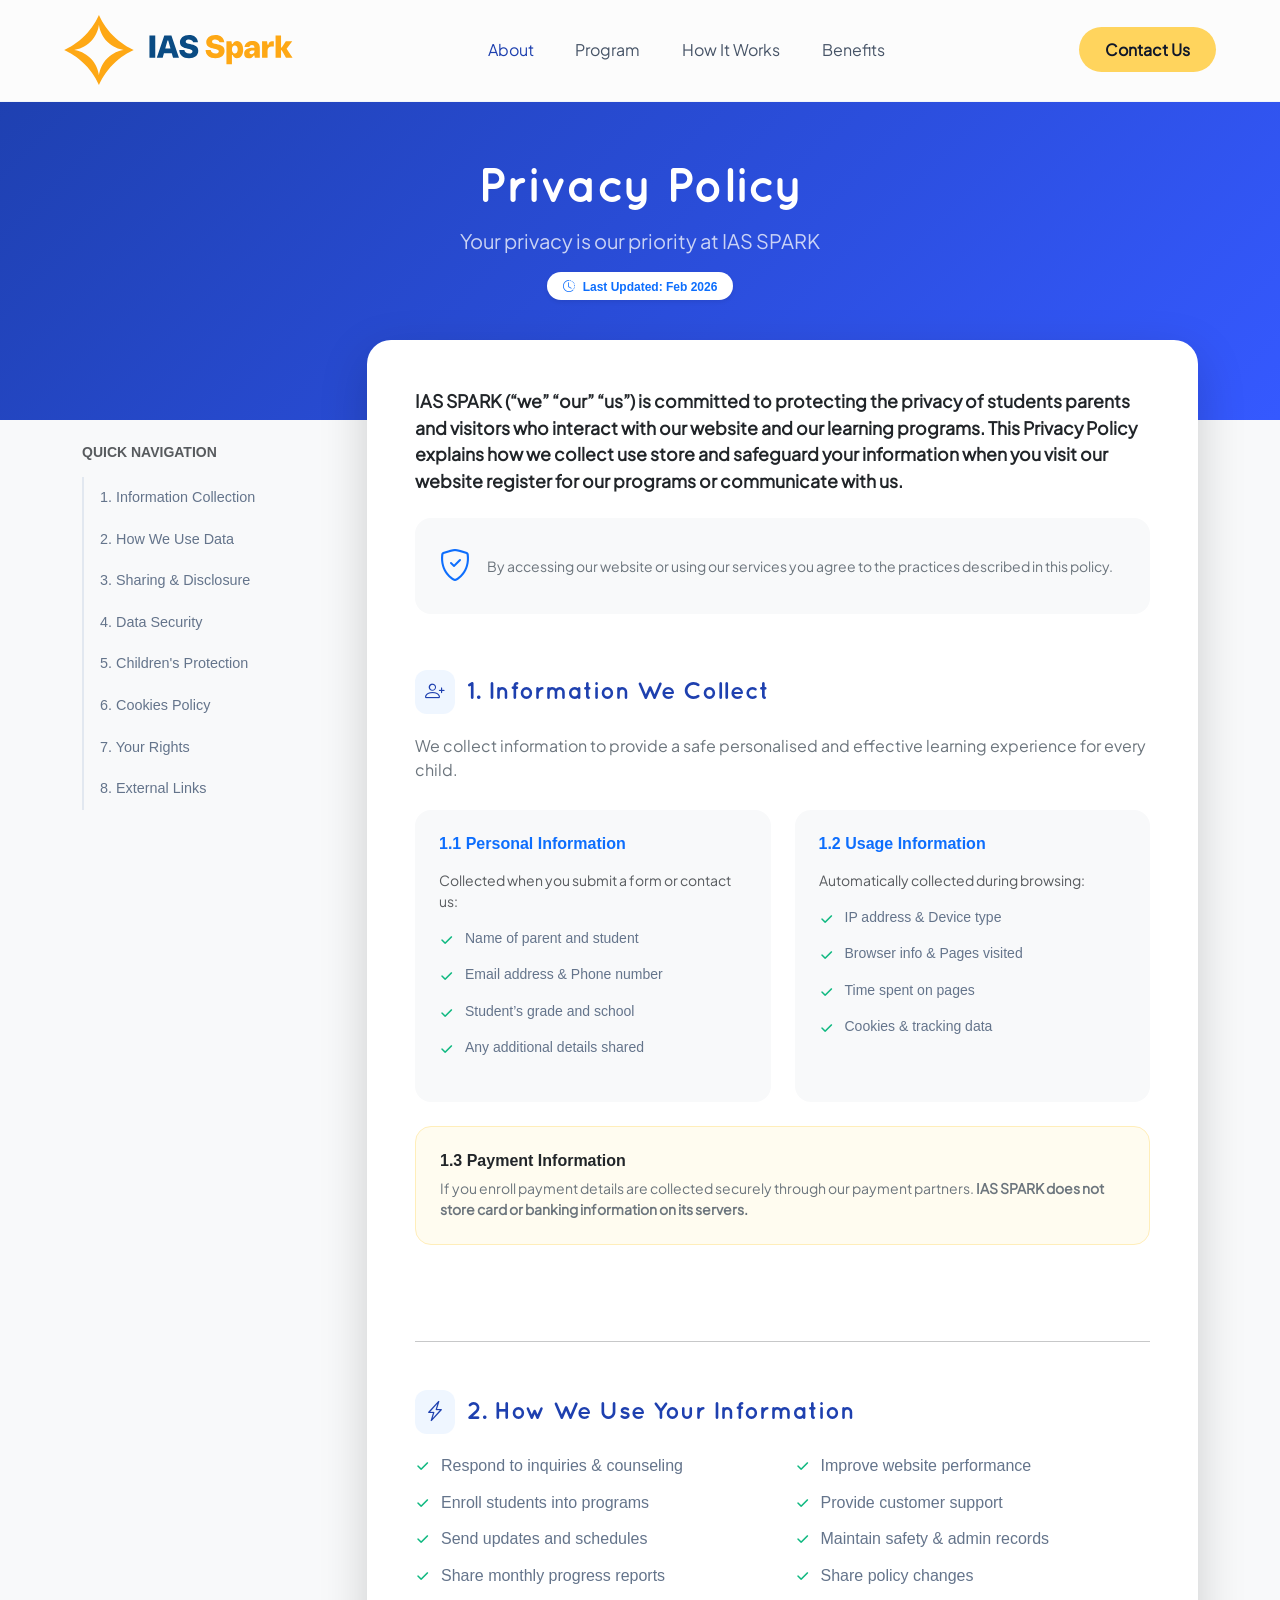
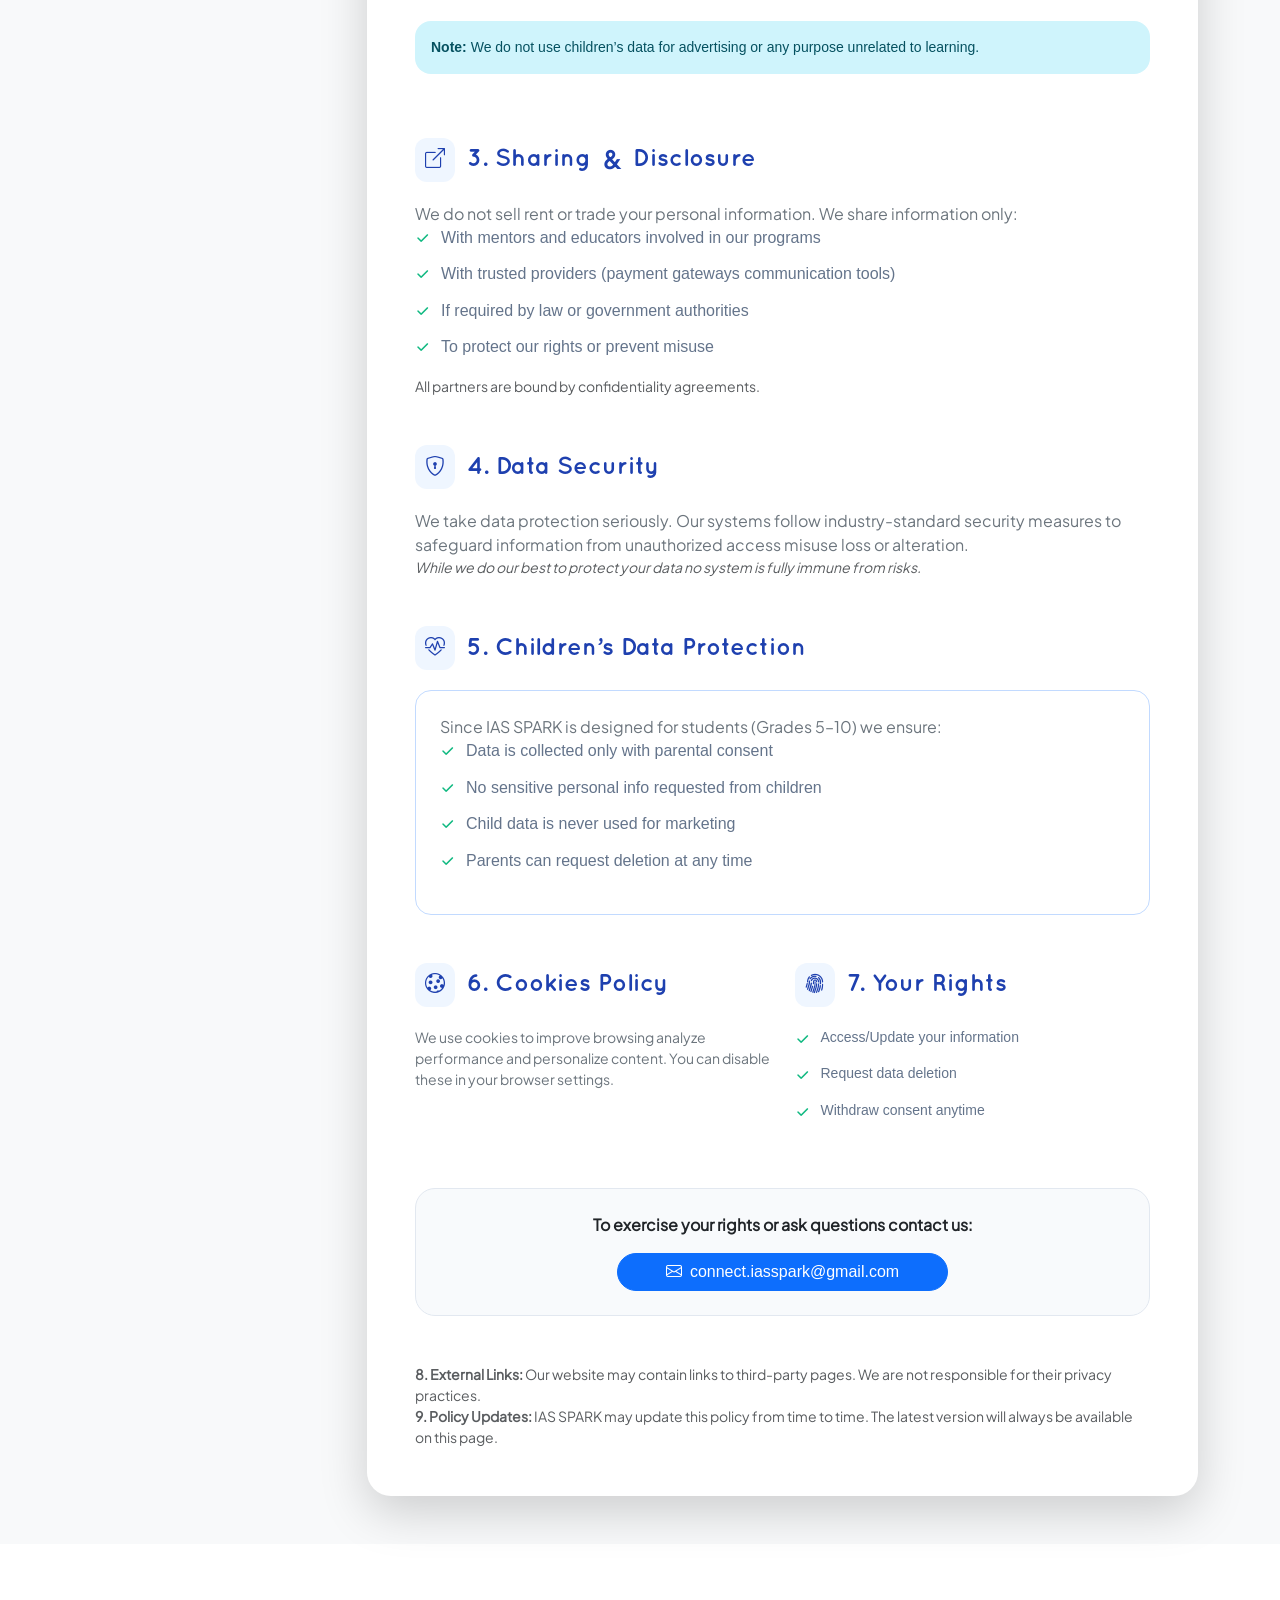
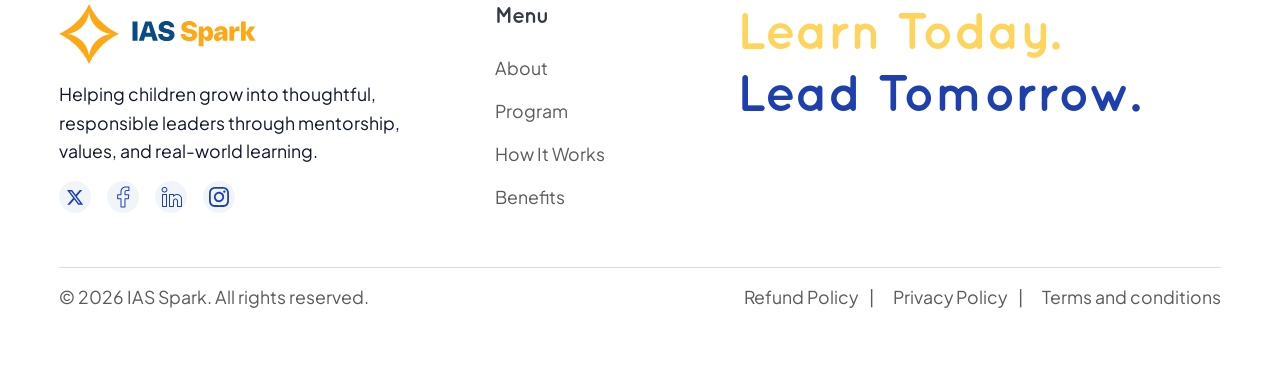
==== privacy-policy.html @ 0d1e4c84 "all-inner-page-development" ====
<!DOCTYPE html>
<html lang="en">
<head>
  <meta charset="UTF-8" />
  <meta name="viewport" content="width=device-width, initial-scale=1" />
  <title>Privacy Policy | IAS SPARK</title>

  <link rel="stylesheet" href="css/bootstrap.min.css" />
  <link rel="stylesheet" href="./css/style.css" />
  <link rel="stylesheet" href="./css/animation.css" />
  <link rel="stylesheet" href="css/responsive.css">
  <link href="https://cdn.jsdelivr.net/npm/bootstrap@5.0.2/dist/css/bootstrap.min.css" rel="stylesheet">
  <link rel="stylesheet" href="https://cdn.jsdelivr.net/npm/bootstrap-icons@1.11.1/font/bootstrap-icons.css">
  <link rel="icon" type="image/svg+xml" href="./Icons/IAS Spark Fav Icon.svg">
  
  <style>
    :root {
      --primary-blue: #1e40af;
      --accent-gold: #ffd45d;
      --text-muted: #64748b;
      --light-bg: #f8fafc;

    }
    body { font-family: 'Inter', sans-serif; scroll-behavior: smooth; }
    .policy-hero {
      background: linear-gradient(135deg, #1e40af 0%, #3559ff 100%);
      padding: 100px 0 120px;
      margin-top: 60px;
    }
    .content-card {
      margin-top: -80px;
      border: none;
      border-radius: 24px;
      overflow: hidden;
    }
    .sticky-nav {
      position: sticky;
      top: 100px;
    }
    .nav-link-custom {
      color: var(--text-muted);
      text-decoration: none;
      display: block;
      padding: 10px 16px;
      border-left: 2px solid #e2e8f0;
      transition: all 0.3s;
      font-size: 0.9rem;
    }
    .nav-link-custom:hover, .nav-link-custom.active {
      color: var(--primary-blue);
      border-left-color: var(--primary-blue);
      background: #f1f5f9;
    }
    .section-title {
      font-family: 'Quicksand', sans-serif;
      color: var(--primary-blue);
      display: flex;
      align-items: center;
      gap: 12px;
      margin-bottom: 20px;
    }
    .section-title i {
      background: #eff6ff;
      padding: 10px;
      border-radius: 12px;
      font-size: 1.25rem;
    }
    .info-list {
      list-style: none;
      padding-left: 0;
    }
    .info-list li {
      margin-bottom: 12px;
      display: flex;
      align-items: flex-start;
      gap: 12px;
      color: var(--text-muted);
    }
    .info-list li::before {
      content: "\F272"; /* Bootstrap check icon */
      font-family: "bootstrap-icons";
      color: #10b981;
      font-weight: bold;
      font-size: 0.9rem;
      margin-top: 3px;
    }
    .contact-box {
      background: var(--light-bg);
      border: 1px solid #e2e8f0;
      border-radius: 20px;
    }
  </style>
</head>
<body class="bg-light">

<div data-include="./components/header.html"></div>

<section class="policy-hero text-center text-white ">
    <div class="container">
        <h1 class="display-5 fw-bold" style="font-family:Quicksand;">Privacy Policy</h1>
        <p class="lead opacity-75">Your privacy is our priority at IAS SPARK</p>
        <div class="badge bg-white text-primary px-3 py-2 rounded-pill mt-3 shadow-sm">
           <i class="bi bi-clock-history me-2"></i>Last Updated: Feb 2026
        </div>
    </div>
</section>

<div class="container pb-5">
    <div class="row">
        
        <div class="col-lg-3 d-none d-lg-block">
            <div class="sticky-nav pt-4">
                <h6 class="fw-bold text-uppercase small text-muted mb-3 tracking-wider">Quick Navigation</h6>
                <nav class="nav flex-column">
                    <a class="nav-link-custom" href="#collect">1. Information Collection</a>
                    <a class="nav-link-custom" href="#usage">2. How We Use Data</a>
                    <a class="nav-link-custom" href="#sharing">3. Sharing & Disclosure</a>
                    <a class="nav-link-custom" href="#security">4. Data Security</a>
                    <a class="nav-link-custom" href="#children">5. Children's Protection</a>
                    <a class="nav-link-custom" href="#cookies">6. Cookies Policy</a>
                    <a class="nav-link-custom" href="#rights">7. Your Rights</a>
                    <a class="nav-link-custom" href="#external">8. External Links</a>
                </nav>
            </div>
        </div>

        <div class="col-lg-9">
            <div class="card content-card shadow-lg p-4 p-md-5">
    <div class="hro-hdg"><p class="text-dark fw-semibold  mb-4">
    IAS SPARK (“we” “our” “us”) is committed to protecting the privacy of students parents and visitors who interact with our website and our learning programs. This Privacy Policy explains how we collect use store and safeguard your information when you visit our website register for our programs or communicate with us.
</p></div>            


                <div class="alert border-0 bg-light p-4 rounded-4 mb-5 d-flex align-items-center gap-3">
                    <i class="bi bi-shield-check text-primary fs-2"></i>
                    <p class="mb-0 small text-secondary">By accessing our website or using our services you agree to the practices described in this policy.</p>
                </div>

                <section id="collect" class="mb-5 pt-2">
                    <h4 class="section-title fw-bold">
                        <i class="bi bi-person-plus"></i> 1. Information We Collect
                    </h4>
                    <p class="text-secondary">We collect information to provide a safe personalised and effective learning experience for every child.</p>
                    
                    <div class="row g-4 mt-1">
                        <div class="col-md-6">
                            <div class="p-4 bg-light rounded-4 h-100">
                                <h6 class="fw-bold text-primary mb-3">1.1 Personal Information</h6>
                                <p class="small text-muted mb-3">Collected when you submit a form or contact us:</p>
                                <ul class="info-list small">
                                    <li>Name of parent and student</li>
                                    <li>Email address & Phone number</li>
                                    <li>Student’s grade and school</li>
                                    <li>Any additional details shared</li>
                                </ul>
                            </div>
                        </div>
                        <div class="col-md-6">
                            <div class="p-4 bg-light rounded-4 h-100">
                                <h6 class="fw-bold text-primary mb-3">1.2 Usage Information</h6>
                                <p class="small text-muted mb-3">Automatically collected during browsing:</p>
                                <ul class="info-list small">
                                    <li>IP address & Device type</li>
                                    <li>Browser info & Pages visited</li>
                                    <li>Time spent on pages</li>
                                    <li>Cookies & tracking data</li>
                                </ul>
                            </div>
                        </div>
                    </div>

                    <div class="mt-4 p-4 rounded-4" style="background: #fffcf0; border: 1px solid #ffeeba;">
                        <h6 class="fw-bold mb-2">1.3 Payment Information</h6>
                        <p class="text-secondary small mb-0">If you enroll payment details are collected securely through our payment partners. <strong>IAS SPARK does not store card or banking information on its servers.</strong></p>
                    </div>
                </section>

                <hr class="my-5 opacity-10">

                <section id="usage" class="mb-5">
                    <h4 class="section-title fw-bold">
                        <i class="bi bi-lightning-charge"></i> 2. How We Use Your Information
                    </h4>
                    <div class="row">
                        <div class="col-md-6">
                            <ul class="info-list">
                                <li>Respond to inquiries & counseling</li>
                                <li>Enroll students into programs</li>
                                <li>Send updates and schedules</li>
                                <li>Share monthly progress reports</li>
                            </ul>
                        </div>
                        <div class="col-md-6">
                            <ul class="info-list">
                                <li>Improve website performance</li>
                                <li>Provide customer support</li>
                                <li>Maintain safety & admin records</li>
                                <li>Share policy changes</li>
                            </ul>
                        </div>
                    </div>
                    <div class="alert alert-info border-0 rounded-4 mt-3 small">
                        <strong>Note:</strong> We do not use children’s data for advertising or any purpose unrelated to learning.
                    </div>
                </section>

                <section id="sharing" class="mb-5">
                    <h4 class="section-title fw-bold">
                        <i class="bi bi-box-arrow-up-right"></i> 3. Sharing <span style="font-family: 'Plus Jakarta Sans';">&</span> Disclosure
                    </h4>
                    <p class="text-secondary">We do not sell rent or trade your personal information. We share information only:</p>
                    <ul class="info-list">
                        <li>With mentors and educators involved in our programs</li>
                        <li>With trusted providers (payment gateways communication tools)</li>
                        <li>If required by law or government authorities</li>
                        <li>To protect our rights or prevent misuse</li>
                    </ul>
                    <p class="small text-muted italic">All partners are bound by confidentiality agreements.</p>
                </section>

                <section id="security" class="mb-5">
                    <h4 class="section-title fw-bold">
                        <i class="bi bi-shield-lock"></i> 4. Data Security
                    </h4>
                    <p class="text-secondary">We take data protection seriously. Our systems follow industry-standard security measures to safeguard information from unauthorized access misuse loss or alteration.</p>
                    <p class="small text-muted"><em>While we do our best to protect your data no system is fully immune from risks.</em></p>
                </section>

                <section id="children" class="mb-5">
                    <h4 class="section-title fw-bold">
                        <i class="bi bi-heart-pulse"></i> 5. Children’s Data Protection
                    </h4>
                    <div class="p-4 border border-primary border-opacity-25 rounded-4">
                        <p class="text-secondary">Since IAS SPARK is designed for students (Grades 5–10) we ensure:</p>
                        <ul class="info-list">
                            <li>Data is collected only with parental consent</li>
                            <li>No sensitive personal info requested from children</li>
                            <li>Child data is never used for marketing</li>
                            <li>Parents can request deletion at any time</li>
                        </ul>
                    </div>
                </section>

                <div class="row g-4 mb-5">
                    <div class="col-md-6" id="cookies">
                        <h4 class="section-title fw-bold"><i class="bi bi-cookie"></i> 6. Cookies Policy</h4>
                        <p class="small text-secondary">We use cookies to improve browsing analyze performance and personalize content. You can disable these in your browser settings.</p>
                    </div>
                    <div class="col-md-6" id="rights">
                        <h4 class="section-title fw-bold"><i class="bi bi-fingerprint"></i> 7. Your Rights</h4>
                        <ul class="info-list small">
                            <li>Access/Update your information</li>
                            <li>Request data deletion</li>
                            <li>Withdraw consent anytime</li>
                        </ul>
                    </div>
                </div>

                <div class="contact-box p-4 text-center mb-5">
                    <p class="mb-3 fw-bold">To exercise your rights or ask questions contact us:</p>
<a href="mailto:connect.iasspark@gmail.com"
   class="btn btn-primary px-4 px-md-5 rounded-pill d-inline-flex align-items-center text-nowrap">
    <i class="bi bi-envelope me-2"></i>
    <span class="text-truncate">connect.iasspark@gmail.com</span>
</a>
                </div>

                <section id="external" class="small text-muted">
                    <p><strong>8. External Links:</strong> Our website may contain links to third-party pages. We are not responsible for their privacy practices.</p>
                    <p><strong>9. Policy Updates:</strong> IAS SPARK may update this policy from time to time. The latest version will always be available on this page.</p>
                </section>

            </div>
        </div>
    </div>
</div>

<div data-include="./components/footer.html"></div>

<script src="JS/main.js"></script>
<script src="JS/include.js"></script>

</body>
</html>
---- css/style.css ----
@font-face{font-family:"Quicksand";src:url(../fonts/Quicksand_Bold.woff2) format("woff2");font-weight:700;font-style:normal;font-display:swap}
@font-face{font-family:"Plus Jakarta Sans";src:url(../fonts/PlusJakartaSans.woff2) format("woff2");font-weight:400;font-style:normal;font-display:swap}
@font-face{font-family:"Plus Jakarta Sans medium";src:url(../fonts/PlusJakartaSans-Medium.woff2) format("woff2");font-weight:500;font-style:normal;font-display:swap}
@font-face{font-family:"Helvetica Neue";src:url(../fonts/HelveticaNeueBold.woff2) format("woff2");font-weight:700;font-style:normal;font-display:swap}
h1,h2,h3,h4,h5{font-family:"Quicksand",system-ui,sans-serif;font-weight:700;line-height:1.3em;}




h3 {letter-spacing: -2px;}
h3 {letter-spacing: -2px;}
h5 {letter-spacing: -1px !important;}
h3 {letter-spacing: -2px;}
.sld-prnt {font-family:"Plus Jakarta Sans medium" !important;}


h2 span{letter-spacing:-2px;} h2 {letter-spacing:-2px;}
body,p{font-family:"Plus Jakarta Sans",system-ui,sans-serif;font-weight:400;margin: 0 !important;}
:root{--color-primary:#1E40AF;--color-secondary:#3B82F6;--color-accent:#F59E0B;--color-bg:#FCFCFC;--color-bg-light:#F1F5F9;--color-text:#0F172A;--xll--2:clamp(0.72rem,0.8102rem + -0.1002vw,0.7901rem);--xll--1:clamp(0.8889rem,0.8857rem + 0.0159vw,0.9rem);--xll-0:clamp(1rem,0.9643rem + 0.1786vw,1.125rem);--xll-1:clamp(1.125rem,1.0446rem + 0.4018vw,1.4063rem);--xll-2:clamp(1.2656rem,1.125rem + 0.7031vw,1.7578rem);--xll-3:clamp(1.4238rem,1.2028rem + 1.1049vw,2.1973rem);--xll-4:clamp(1.6018rem,1.2747rem + 1.6354vw,2.7466rem);--xll-5:clamp(1.802rem,1.336rem + 2.3303vw,3.4332rem);--text-small-0:clamp(0.875rem,0.8393rem + 0.1786vw,1rem);--xtra-small-0:clamp(0.625rem,0.5536rem + 0.3571vw,0.875rem);--xll-6:clamp(1rem,0.0596rem + 4.7022vw,4.2915rem)}
.text-sm{font-size:var(--xll--2)!important}
.text-base{font-size:var(--xll--1)!important}
.text-lg{font-size:var(--xll-0)!important}
.text-xl{font-size:var(--xll-1)!important}
.text-2xl{font-size:var(--xll-2)!important}
.text-3xl{font-size:var(--xll-3)!important}
.text-4xl{font-size:var(--xll-4)!important}
.text-5xl{font-size:var(--xll-5)!important}
.text-small{font-size:var(--text-small-0)!important}
.xtra-small{font-size:var(--xtra-small-0)!important}
.text-6xl{font-size:var(--xll-6)!important}

*{margin:0;padding:0;box-sizing:border-box}
body{font-size:var(--xll-0);line-height:1.6;color:var(--color-text);background-color:var(--color-bg);font-family:"Plus Jakarta Sans",system-ui,sans-serif;scroll-behavior:smooth}
.main-sec{width:100%}
.container-cust{max-width:1312px;margin:auto;padding:60px 4.6%}
.slil-ctr{top:120%;left:0}

/* Header */
.menu-toggle{width:30px;height:22px;position:relative;border:none;background:none;cursor:pointer;padding:0;display:none}
.menu-toggle span{position:absolute;width:100%;height:3px;background:#000;left:0;transition:all .3s ease-in-out;border-radius:2px}
.menu-toggle span:nth-child(1){top:0}
.menu-toggle span:nth-child(2){top:9px}
.menu-toggle span:nth-child(3){bottom:0}
.menu-toggle.active span:nth-child(1){transform:rotate(45deg);top:9px}
.menu-toggle.active span:nth-child(2){opacity:0}
.menu-toggle.active span:nth-child(3){transform:rotate(-45deg);bottom:10px}
.site-header{position:fixed;top:0;width:100%;background:var(--color-bg);border-bottom:1px solid var(--color-bg-light);z-index:100}
.nav-container{max-width:1312px;margin:auto;padding:1.2% 5%;display:flex;align-items:center;justify-content:space-between}
.nav-menu{display:flex;align-items:center;gap:2.6rem}
.nav-menu a{font-family:"Plus Jakarta Sans",system-ui,sans-serif;font-size:16px;font-weight:500;color:#475467;text-decoration:none}
.nav-menu a:hover{color:var(--color-secondary)}
.nav-menu a.active{color:var(--color-primary)}
.menu-toggle{display:none;font-size:1.5rem;background:none;border:none}

/* hero section */
.logo img {height: 70px ;width: 100%;}
.tb-hero{display: none;}
.hro-sec{margin-top:60px;background:#FCFCFC}
.hero-main{display:flex;flex-direction:row;gap:40px}
.hro-hdg p{font-size: clamp(1rem, 0.9643rem + 0.1786vw, 1.125rem) !important; }
.inner-lft{display:flex;flex-direction:column;row-gap:40px;width:42%}
.sprk-rgt{display:flex;flex-direction:column;row-gap:40px}
.inner-lft p{margin-top:-14px}
.inner-lft h1{font-family:Helvetica Neue;width:88%}
.btn-hero{display:flex;flex-direction:row;align-items:flex-start;gap:15px}
.ignite-bg{color:#1E40AF;background-image:url(../Icons/Ignite.svg);background-repeat:no-repeat;background-size:contain;background-position:center bottom;padding:0 26px;display:inline-block;margin-left:-20px}
.btn-hero .btn{text-decoration:none;padding:12px 24px;font-weight:600;border-radius:5000px;display:inline-flex;align-items:center;justify-content:center;color:#000}
.btn-primary{background:var(--Accent,#FFD45D)}
.btn-secondary{background:var(--Light-Background,#F1F5F9)}
.inner-rgt{padding-top:60px;position:relative;background-image:url(../Icons/bnr-hero-bg.svg);background-position:center center;background-size:contain;width:50%;background-repeat:no-repeat;position:absolute;top:25px;right:126px;align-items:center}
.users{background-color:#fff;width:40%;padding:20px;border-radius:20px;position:absolute;bottom:0;left:-100px;box-shadow:0 12px 12px 0 #0000000d}
.users p{margin-bottom:0}
.bnr-img{margin:0 auto;width:60%}
.get-in h2 {letter-spacing: -3.6px !important;}
.get-in{background:#FCFCFC;margin-top:-100px}
.map{position:absolute;top:110px;left:11px}
.chart{position:absolute;right:0;bottom:-28px}
.users{background-color:#fff;width:40%;padding:20px;border-radius:20px;position:absolute;bottom:-22px;left:16px}
.user-innr{display:flex;flex-direction:row;column-gap:-7px}
.user-innr img{margin-left:-6px; width: 56px;}
.btn-hero .btn-herosec1{background-color:#FFD45D;color:#1E40AF;font-weight:700;font-family:'Plus Jakarta Sans'}
.btn-hero .btn-herosec2{background-color:#F1F5F9;color:#1E40AF;font-weight:700;font-family:'Plus Jakarta Sans'}
button.btn {width: 100% !important;}
.hdr-ct a{font-weight:700;font-family:'Plus Jakarta Sans';padding:12px 26px}
/* what your child */
.innerparent{background-color:#FFD45D;padding:60px;border-radius:32px;display:flex;flex-direction:column;gap:50px;position:relative;overflow:hidden}
.child2{display:grid;grid-template-columns:repeat(3,2fr);gap:20px}
.child3{background-color:#FCFCFC;padding:clamp(1.2656rem,1.125rem + 0.7031vw,1.7578rem);border-radius:20px;box-shadow:0 10px 30px #00000014}
.child3 h5{margin-top:16px;margin-bottom:20px}
/* Why -early section */
.why-early{background:#FAFAFA;position:relative}
.why-chose-icon-list p{display:flex;align-items:center;gap:18px;margin-bottom:16px !important;}
.why-chose-icon-list p::before{content:"";width:20px;height:20px;background:url(../Icons/list-tick.svg) no-repeat center / contain;flex-shrink:0}
.why-inr-lft{position:relative}
.why-inr-lft h2{width:80%;line-height:1.3em}
.why-early-parent{align-items:center}
.why-inr-rgt{display:flex;flex-direction:column;gap:32px}
.lft-early{margin-top:-16px}
.why-early-icon1{position:absolute;top:-106px;left:42%}
.why-early-icon2{position:absolute;top:-116px;right:34px}
.why-inr-lft p{margin-top:30px}
.learn1{position:absolute;top:0;right:-47px}
.learn2{position:absolute;top:20px;right:30%}
.sprk-parent{display:grid;grid-template-columns:40% 56%;gap:40px}
.sprk-lft{background-image:url(../images/Ias-spark.webp);background-repeat:no-repeat;background-position:center center;background-size:cover;border-radius:20px}
.card-wrks{display:grid;grid-template-columns:2fr 2fr;gap:clamp(1.6018rem,1.5446rem + 0.286vw,1.802rem)}
.card-left{padding:26px;background:#FFD45D;border-radius:15px}
.card-title{display:flex;align-items:center;gap:15px;margin-bottom:16px}
.card-title h4{color:#1E40AF}
.card-content{display:flex;flex-direction:column;gap:15px}
.dot-text{position:relative;padding-left:16px;font-size:16px;color:#000}
.dot-text::before{content:"•";position:absolute;left:0;top:0;color:#000;font-size:18px;line-height:1}
.sprk-rgt{padding:16px 0;position:relative}
.ias-icon1{position:absolute;top:0;right:0}

/* why-parents-choose */
.why-prtnts-inrr1{background-color:#1E40AF;color:#fff;display:flex;flex-direction:column;gap:30px;padding:40px;border-radius:20px;position:relative}
.why-prtnts-inrr1 button{background-color:#F5F3FF;border-radius:500px;padding:12px 20px;font-family:'Plus Jakarta Sans';font-weight:700}
.why-prtnts-inrr1{width:38%}
.why-parnts-sec{display:flex;gap:clamp(1.4238rem,1.2028rem + 1.1049vw,2.1973rem)}
.why-gallery-masonry{column-count:2;column-gap:24px;width:60%}
.why-gallery-masonry img{width:100%;display:block;margin-bottom:24px;border-radius:14px;break-inside:avoid;object-fit:cover;transition:transform .3s ease,box-shadow .3s ease}
.why-prtnts-inrr1 button{text-align:left;width:36%}
.sprk-icon1{position:absolute;top:0;right:0}
.prtnts-chse{text-align:center;padding-top:50px}
.sprk-icon2{position:absolute;top:50px;left:10%}
.sprk-icon3{position:absolute;top:48px;right:13%}
.trust-us{background:#fff;border-radius:20px;width:100%;overflow:hidden}
.trust-innr{align-items:center;text-align:center}
.trust-btn p{font-weight:700;color:#1E40AF}
.trust-sct{position:absolute;bottom:0;left:-78px}
.trust-sct img{width:70%}
.form-box{padding:30px 32px;border-radius:20px;background:#F1F5F9;display:flex;flex-direction:column;justify-content:center;gap:16px}
.form-box label{font-weight:700;font-family:'Plus Jakarta Sans',sans-serif;font-size:16px}
.form-box input::placeholder,.form-box textarea::placeholder{color:#5A5A5A;font-family:'Plus Jakarta Sans',sans-serif;font-weight:400;font-size:16px}
.form-box button{font-family:'Plus Jakarta Sans',sans-serif;font-weight:700;font-size:16px}
.get-lft{background:url(../images/get-in-touch-img.webp);border-radius:20px;background-size:contain;background-position:center center;height:618px;background-repeat: no-repeat;}
.tab-cr{display:none!important}
.vid-tb{margin-top:0}
a.ct-sec1{background-color:#1E40AF;color:#fff;font-weight:700;font-family:'Plus Jakarta Sans';border-radius:500px;padding:12px 24px}
a.ct-sec2{background-color:#F1F5F9;padding:12px 26px;border-radius:500px;font-family:'Plus Jakarta Sans';font-weight:700;color:#1E40AF}
.ct-sec{gap:15px;display:flex;justify-content:center}
.cta-sec{text-align:center}
.civilservant-sec,.cta-parnt{padding:100px 0}
.cta-sec-inr h1{font-family:'Helvetica Neue'}
.cta-icon-1{position:absolute;top:57px;left:10%}
.cta-icon-8{position:absolute;right:0;top:48%}
.cta-icon-5{position:absolute;bottom:0;left:0}
.cta-icon-7{position:absolute;right:5%;top:22%}
.cta-icon-3{position:absolute;top:41%;left:13%}
.cta-icon-4{position:absolute;left:14.6%;bottom:60px}
.cta-icon-6{position:absolute;right:12%;top:50%}
.cta-icon-2{position:absolute;top:37%;left:4%}
.cta-icon-9{position:absolute;top:71%;right:5%}
.cvl-mar{margin-top:60px}
.ignite-sec{background:#FCFCFC;padding-top:100px}
.cout-sec h3{font-family:"Helvetica Neue";font-weight:700;color:#FFD45D}
.cout-sec h5{font-weight:700;color:#1E40AF!important}
.ctnr-line{position:absolute;right:0;top:54px}
.ctnr-line img{width:75%}
.ftr-cot1 h5{color:#343B46}
.ftr-cot2 a,.ftr-cot2{color:#5A5A5A;font-family:"Plus Jakarta Sans"}
.ctr-tab{row-gap:25px;column-gap:0}
.footer-bottom{flex-direction:column;gap:1rem;text-align:center}
.btn-primary-custom{background-color:#FFD45D;color:var(--color-text);padding:1rem 1.9px rem;border-radius:40px;text-decoration:none;font-weight:500}
.btn-primary-custom:hover{background-color:var(--color-secondary);color:#fff}
.site-footer{background-color:#fff;padding:50px 5%}
.footer-container{max-width:1312px;margin:auto;display:grid;grid-template-columns:2fr 1fr 2fr;gap:3rem}
.footer-logo{height:60px;margin: auto;}
.footer-text{font-size:var(--xll--1);color:var(--color-text);line-height:1.6;margin-bottom:1rem}
.footer-heading{font-size:var(--xll-1);color:#343B46;margin-bottom:1rem;font-weight:700}
.footer-links{list-style:none}
.footer-col ul{padding-left:0}
.footer-links li{margin-bottom:.75rem}
.footer-links a{font-size:var(--xll--1);color:var(--color-text);text-decoration:none}
.footer-links a:hover{color:var(--color-secondary)}
.social-links{display:flex;gap:1rem}
.social-links a{font-size:var(--xll--1);color:var(--color-text);text-decoration:none}
.social-links a:hover{color:var(--color-accent)}
.ctr-mb{box-shadow:none;border-radius:0}
.footer-divider{margin:3rem auto 1.5rem;max-width:1200px;height:1px;background-color:#D5DBE2}
.footer-bottom{max-width:1312px;margin:auto;display:flex;justify-content:space-between;align-items:center;font-size:var(--xll--2);color:var(--color-text)}
s .footer-legal{display:flex;gap:1.5rem}
.footer-legal a{color:var(--color-text);text-decoration:none}
.footer-legal a:hover{color:var(--color-secondary)}
.footer-col h1{color:#1E40AF}
.form-select::placeholder {color: #8696AA !important;}
.form-select, .form-control {padding: 10px 15px !important;border-radius: 8px !important;}




/* mobile responsive */

.tb-rate {
    display: flex;
    flex-direction: row;
    justify-content: space-between;
    gap: 30px;
    margin-top: -120px;
}

.userss {
    background-color:#fff;width:40%;padding:20px;border-radius:20px;left:-100px;box-shadow:0 12px 12px 0 #0000000d;
}
.bnr-tabs img {
    width: 100%;
}
.maps {
    margin-bottom: -120px;
    padding-top: 16px;
}
.tabs-heds h1 {
    margin-top: 38px;
    font-family: 'Helvetica Neue';
}
.card-title img {
    width: 50px;
}
.cta-sec-inr h1 {padding-top: 24px;}
.child1 h2 {
    margin-top: 24px;
}
.ftr-cot1 ul li a {
    font-family: 'Plus Jakarta Sans';
}
.ftr-cot1 ul {
    margin-top: 24px;
}
---- css/animation.css ----
/* animations*/

@keyframes bounce-up {
0%,100%{transform:translateY(0)}
50%{transform:translateY(-15px)}
}
.animated-arrow{display:inline-block;animation:bounce-up 2s ease-in-out infinite}
/* @keyframes rotate-clockwise {
0%{transform:rotate(0deg)}
100%{transform:rotate(360deg)}
}
.rotate-clockwise{display:inline-block;animation:rotate-clockwise 3s linear infinite} */
.card-counter{background:#fff;padding:20px 0;border-radius:20px;box-shadow:0 15px 40px #00000014;text-align:center;width:220px}
.ignite-lead{margin-top:60px;width:66%}
svg{width:180px;height:100px}
path{fill:none;stroke-width:14;stroke-linecap:round}
.bg{stroke:#eee}
.progress{stroke:#b9f04d;stroke-dasharray:251;stroke-dashoffset:251;animation:fillArc 2.6s ease-out forwards}
@keyframes fillArc {
to{stroke-dashoffset:50}
}
.value{font-size:32px;font-weight:700;margin-top:-56px}
.label{font-size:14px;color:#777;margin-top:4px;font-family:'Plus Jakarta Sans';}
@keyframes heartbeat {
0%,100%{transform:scale(1)}
14%{transform:scale(1.1)}
28%{transform:scale(1)}
42%{transform:scale(1.1)}
70%{transform:scale(1)}
}
.heartbeat{display:inline-block;animation:heartbeat 1.9s ease-in-out infinite;transform-origin:center}
.scrolling-words-box{height:1.05em;overflow:hidden;display:inline-block}
.scrolling-words{display:flex;flex-direction:column;animation:scrollUp 5s linear infinite}
.scrolling-words span{height:1.4em;display:flex;align-items:center;color:#FFD45D}
@keyframes scrollUp {
15%,25%{transform:translateY(-20%)}
40%,50%{transform:translateY(-40%)}
65%,75%{transform:translateY(-60%)}
90%,100%{transform:translateY(-80%)}
}
---- css/responsive.css ----
/* Responsive tab  1024 start*/


@media (max-width: 1024px) {

.menu-toggle{display:block}
.logo img{height:28px}
.nav-menu{position:absolute;top:100%;left:0;right:0;background:var(--color-bg);flex-direction:column;display:none;padding:1rem}
.nav-menu.open{display:flex}
.child2{grid-template-columns:repeat(2,2fr);gap:20px}
.innerparent{padding:56px 17px}
.learn1 img{width:100%;max-width:60%}
.learn1{top:0;right:-140px}
.learn2{right:20%;top:37px}
.learn2 img{width:50px}
.sprk-parent{grid-template-columns:100%;gap:20px;margin-top:-40px}
.sprk-lft{height:466px}
.ias-icon1 img{width:66%}
.get-lft{height:464px}
.frm-tb{padding:0!important}
.inner-lft,.inner-rgt{position:unset;width:100%}
.hero-main{display:block}
.inner-lft h1{position:absolute;top:10%}
.map{top:258px;left:31px}
.chart{right:28px;bottom:31%}
.users{width:30%;left:46px;bottom:33%;}
.inner-lft p{font-weight:700;text-align:center;margin-top:40px}
.btn-hero{justify-content:center;margin-top:-30px}
.ignite-sec{margin-top:0;padding-top:0}
.hro-sec{background:#FCFCFC;margin-top:0;padding-top:88px}
.car-desk{display:none!important}
.ctr-tab{margin-top:-40px}
.slil-ctr img{width:60px}
.why-parnts-sec{display:block}
.why-prtnts-inrr1{width:100%}
.why-gallery-masonry{width:100%;margin-top:50px}
.sprk-icon1{display:none}
.sprk-icon2 img{width:50px}
.sprk-icon2{top:30px;left:5%}
.sprk-icon3 img{width:46px}
.sprk-icon3{right:6%}
.why-prtnts-inrr1 button{width:46%}
.trust-sct img{width:40%}
.trust-sct{left:-150px}
.why-inr-lft h2{width:60%}
.why-early-icon2 img{width:60%}
.why-early-icon1 img{width:70%}
.why-early-icon2{top:0}
.why-early-icon1{top:24px;left:60%}
.cta-icon-1 img{width:40px}
.cta-icon-1{left:15%}
.cta-icon-5 img{width:200px}
.cta-icon-9 img{width:50px}
.cta-icon-4 img{width:36px}
.cta-icon-4{bottom:16px}
.cta-icon-3 img{width:40px}
.cta-icon-3{top:36%;left:5%}
.cta-icon-2 img{width:24px}
.cta-icon-2{top:56%;left:-2%}
.cta-icon-6 img{width:18px}
.cta-icon-6{top:44%}
.cta-icon-7 img{width:37px}
.cta-icon-7{top:28%}
.cta-icon-8 img{width:35px}
.innerparent{gap:16px}
.cta-icon-9 img{width:32px}
.civl-inr-prt img:nth-of-type(1){width:14%}
.civl-inr-prt img:nth-of-type(2){width:16%}
.civl-inr-prt img:nth-of-type(3){width:13%}
.civl-inr-prt img:nth-of-type(4){width:13%}
.civl-inr-prt img:nth-of-type(5){width:10%}
.civl-inr-prt img:nth-of-type(6){width:30%}
.civl-inr-prt img:nth-of-type(7){width:14%}
.civl-inr-prt img:nth-of-type(8){width:14%}
.learn1 img{width:306px;}
.learn1{right:-26%}
.hdr-ct a{padding:10px 20px;font-size:14px}
.hro-sec{display:none}
.tb-hero{display:block}
.userss{width:36%}
.nav-container{padding:3% 5%}
.get-lft{background-size:cover}
.get-in h2{letter-spacing:-1.5px!important}



}


/* end */



/* mobile-responsive */
@media (max-width: 480px) {
.child1 h2 {margin-top: 0px;}
.bnr-img{width:100%;display:none}
.card-wrks{grid-template-columns:repeat(1,2fr)}
.ctnr-line{display:none}
.inner-lft h1{width:96%}
.hro-sec{overflow:hidden}
.map img{width:60px}
.map{top:230px;left:10px}
.inner-lft{margin-top:6%}
.btn-hero{display:contents}
.btn-herosec2{margin-top:-20px}
.user-innr img{width:24px;margin-left:-2px}
.users{width:34.4%;padding:7px;left:16px;bottom:280px;border-radius:10px}
.user-innr{margin-bottom:8px}
.card-counter{width:172px;padding:12px 0}
.card-counter svg{height:80px;width:170px}
.value{font-size:20px;margin-top:-42px}
.chart{right:13px;bottom:278px}
.btn-hero .btn-herosec1{margin-top:-28px}
.inner-lft p{text-align:left;margin-top: 20px;}
.inner-lft h1{top:12%}
.hro-sec{padding-top:74px}
.ignite-sec{padding-top:0;margin-top:-60px}
.ignite-lead{padding:0 18px}
.slil-ctr{top:90%;left:0}
.ignite-lead{width:100%}
.ctr-mb{box-shadow:0 4px 10px 0 #00000026;border-radius:10px}
.ctr-tab{row-gap:25px;column-gap:25px;margin:20px 0}
.ctr-mob-sec{display:grid;grid-template-columns:repeat(2,3fr)}
.get-in{margin-top:-80px}
.vid-tb{margin-top:20px!important}
.get-lft{height:323px}
.what{margin-top:-100px}
.child2{grid-template-columns:repeat(1,6fr);gap:15px;}
.child1 h2 {padding-top: 26px;}
.cta-sec-inr h1 {padding-top: 16px;}
.learn1{right:-53%}
.learn2 img{width:36px}
.learn2{right:80%;top:20px}
.civl-inr-prt img:nth-of-type(6) {width: 30%; top: 15% !important;left: -3% !important;}
.sprk-lft{height:316px}
.innerparent{padding:26px 17px}
.ias-icon1 img{width:36%}
.ias-icon1{top:48px;right:-10px}
.prtnts-chse{padding-top:116px}
.why-parnts-sec{margin-top:-30px}
.why-prtnts-inrr1{padding:26px}
.why-prtnts-inrr1 button{width:46%}
.learn1 img {width: 266px;}
.slil-ctr img {width: 40px;}
.prtnts-chse h2 {padding: 0px 20px;}
.test-lft { right: 4% !important;}
.test-rft { left: 4% !important;}
.why-inr-lft h2{width:100%}
.why-early-icon2 img{width:100%}
.why-early-icon2{left:80%;top:-35px}
.why-early-icon1 img{width:50%}
.why-early-icon1{top:60px;left:80%}
.why-inr-rgt{gap:20px}
.ct-sec{display:contents}
.cta-icon-5 img{width:63px}
.civl-inr-prt img:nth-of-type(2),.cta-icon-8,.cta-icon-7,.cta-icon-2,.cta-icon-3,.cta-icon-4{display:none}
.cta-icon-1{left:6%}
.cta-icon-6{top:30%}
.cta-icon-6 img{width:32px}
.cta-parnt{padding-bottom:50px; margin-top: 100px; margin-bottom: -50px;}
a.ct-sec2 {margin-top: -20px;}
.innerparent{gap: 36px;}
.cta-icon-9{top:90%;right:25%}
.civl-inr-prt img:nth-of-type(1){width:20%}
.civl-inr-prt img:nth-of-type(5){width:17%}
.civl-inr-prt img:nth-of-type(8){width:20%}
.civl-inr-prt img:nth-of-type(3){width:16%}
.civilservant-sec h2{margin-top:-49px}
.civl-inr-prt img:nth-of-type(7){width:20%}
.civl-inr-prt img:nth-of-type(4){width:19%}
.ftr-cot2 p{padding-top:18px}
.nav-container{padding:3% 5%}
.hdr-ct a{padding:6px 12px;font-size:12px}
.inner-rgt{background-image:none}
.menu-toggle{display:block}
.nav-menu{display:none;flex-direction:column}
.nav-menu.open{display:flex}
.label{font-size:10px;margin-top:0}
.userss{width:42%;padding:6px;border-radius:10px}
.tb-rate{gap:20px;margin-top:-48px}
.maps{margin-bottom:-40px}
.maps img{width:40px}
.tabs-heds h1{margin-top:20px}
.policy-hero{margin-top:0!important}



}

/* Responsive tab  1024 end*/
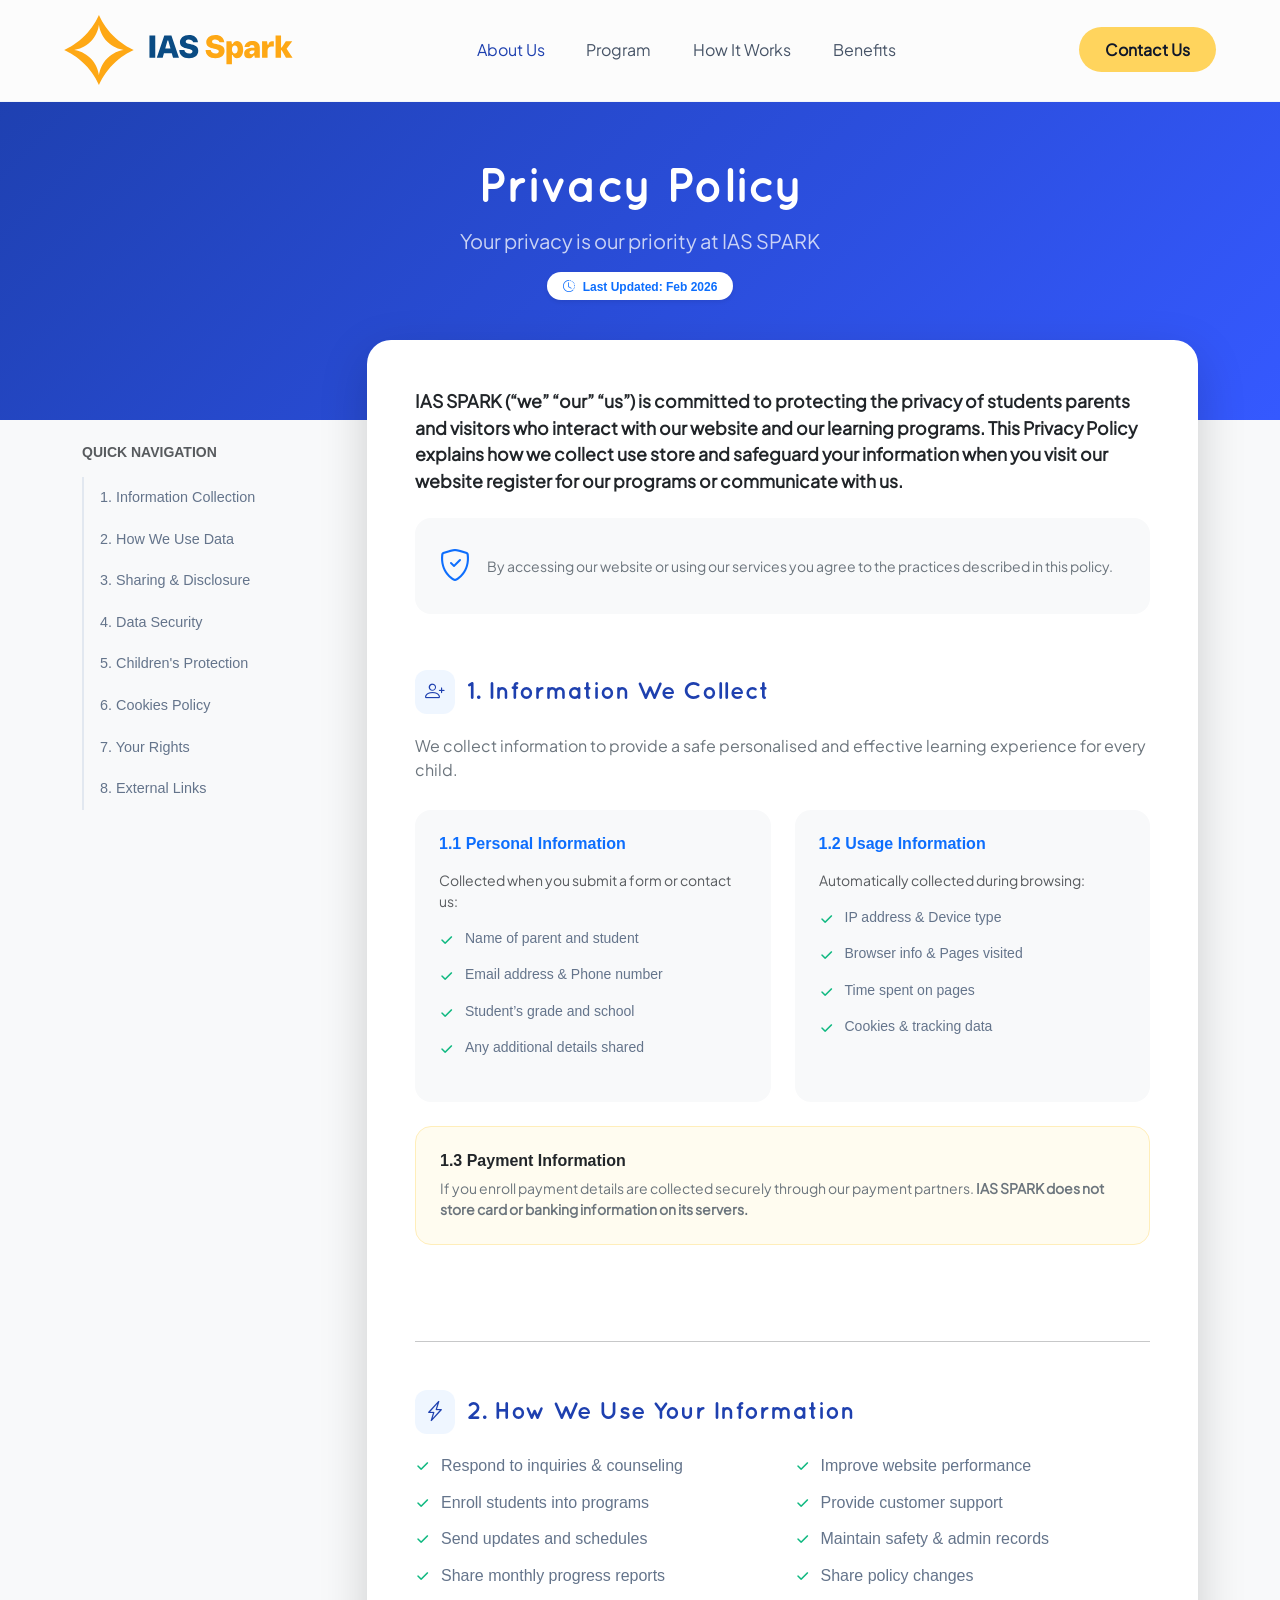
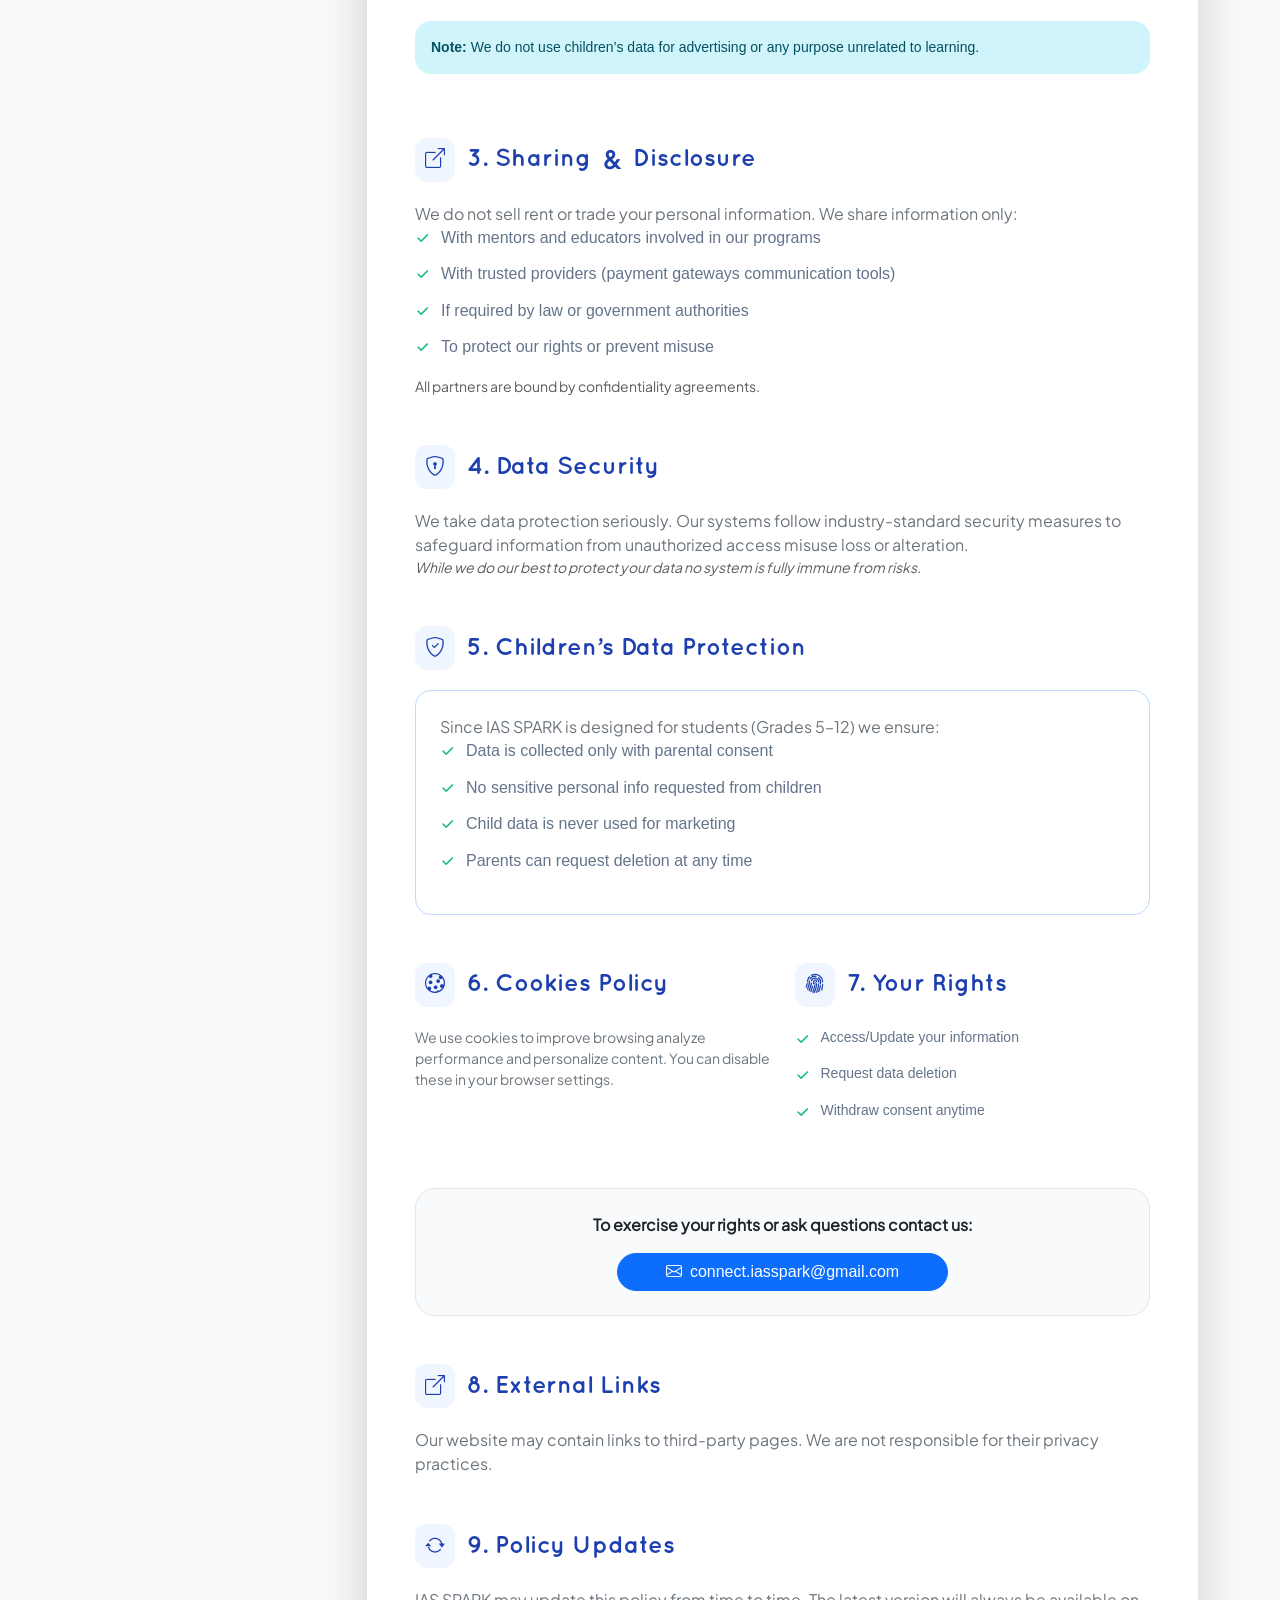
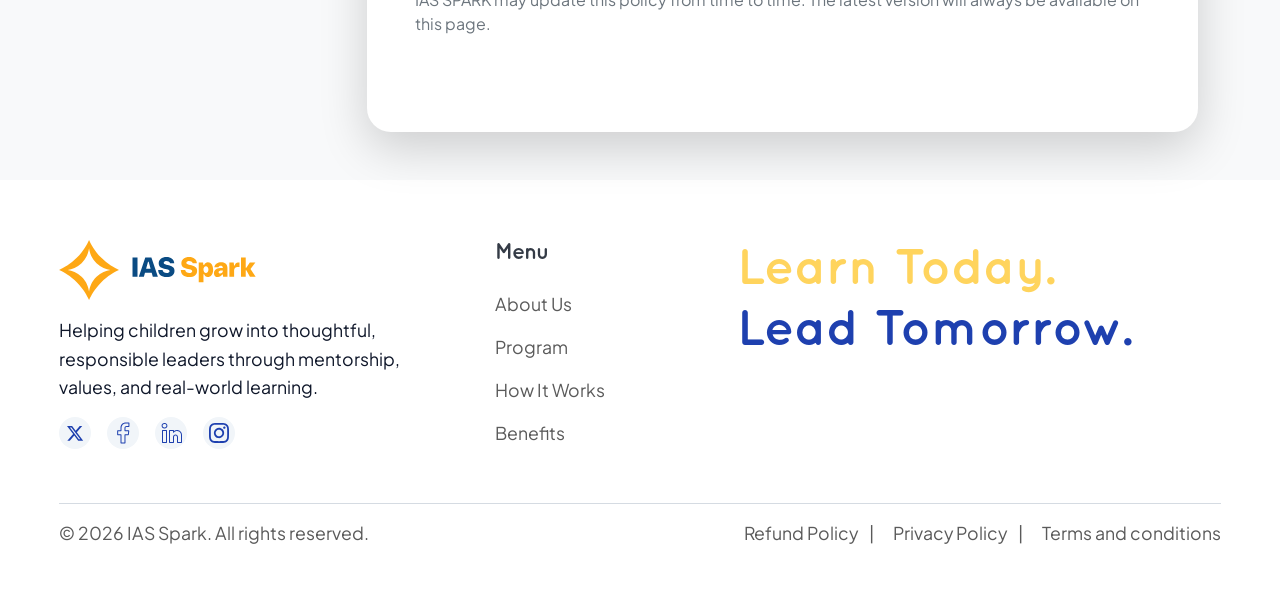
==== commit 38088cb6: "mobile responsive changes" ====
--- a/privacy-policy.html
+++ b/privacy-policy.html
@@ -228,10 +228,10 @@
 
                 <section id="children" class="mb-5">
                     <h4 class="section-title fw-bold">
-                        <i class="bi bi-heart-pulse"></i> 5. Children’s Data Protection
+                        <i class="bi bi-shield-check"></i> 5. Children’s Data Protection
                     </h4>
                     <div class="p-4 border border-primary border-opacity-25 rounded-4">
-                        <p class="text-secondary">Since IAS SPARK is designed for students (Grades 5–10) we ensure:</p>
+                        <p class="text-secondary">Since IAS SPARK is designed for students (Grades 5–12) we ensure:</p>
                         <ul class="info-list">
                             <li>Data is collected only with parental consent</li>
                             <li>No sensitive personal info requested from children</li>
@@ -265,10 +265,23 @@
 </a>
                 </div>
 
-                <section id="external" class="small text-muted">
-                    <p><strong>8. External Links:</strong> Our website may contain links to third-party pages. We are not responsible for their privacy practices.</p>
-                    <p><strong>9. Policy Updates:</strong> IAS SPARK may update this policy from time to time. The latest version will always be available on this page.</p>
-                </section>
+<section id="external" class="mb-5">
+  <h4 class="section-title fw-bold">
+    <i class="bi bi-box-arrow-up-right"></i> 8. External Links
+  </h4>
+  <p class="text-secondary">
+    Our website may contain links to third-party pages. We are not responsible for their privacy practices.
+  </p>
+</section>
+
+<section id="updates" class="mb-5">
+  <h4 class="section-title fw-bold">
+    <i class="bi bi-arrow-repeat"></i> 9. Policy Updates
+  </h4>
+  <p class="text-secondary">
+    IAS SPARK may update this policy from time to time. The latest version will always be available on this page.
+  </p>
+</section>
 
             </div>
         </div>
--- a/css/style.css
+++ b/css/style.css
@@ -11,12 +11,11 @@
 h3 {letter-spacing: -2px;}
 h5 {letter-spacing: -1px !important;}
 h3 {letter-spacing: -2px;}
+h2 span{letter-spacing:-2px;} h2 {letter-spacing:-2px;}
 .sld-prnt {font-family:"Plus Jakarta Sans medium" !important;}
-
-
-h2 span{letter-spacing:-2px;} h2 {letter-spacing:-2px;}
+.section-anchor {position: relative;top: -90px; height: 0;visibility: hidden;}
 body,p{font-family:"Plus Jakarta Sans",system-ui,sans-serif;font-weight:400;margin: 0 !important;}
-:root{--color-primary:#1E40AF;--color-secondary:#3B82F6;--color-accent:#F59E0B;--color-bg:#FCFCFC;--color-bg-light:#F1F5F9;--color-text:#0F172A;--xll--2:clamp(0.72rem,0.8102rem + -0.1002vw,0.7901rem);--xll--1:clamp(0.8889rem,0.8857rem + 0.0159vw,0.9rem);--xll-0:clamp(1rem,0.9643rem + 0.1786vw,1.125rem);--xll-1:clamp(1.125rem,1.0446rem + 0.4018vw,1.4063rem);--xll-2:clamp(1.2656rem,1.125rem + 0.7031vw,1.7578rem);--xll-3:clamp(1.4238rem,1.2028rem + 1.1049vw,2.1973rem);--xll-4:clamp(1.6018rem,1.2747rem + 1.6354vw,2.7466rem);--xll-5:clamp(1.802rem,1.336rem + 2.3303vw,3.4332rem);--text-small-0:clamp(0.875rem,0.8393rem + 0.1786vw,1rem);--xtra-small-0:clamp(0.625rem,0.5536rem + 0.3571vw,0.875rem);--xll-6:clamp(1rem,0.0596rem + 4.7022vw,4.2915rem)}
+:root{--color-primary:#1E40AF;--color-secondary:#3B82F6;--color-accent:#F59E0B;--color-bg:#FCFCFC;--color-bg-light:#F1F5F9;--color-text:#0F172A;--xll--2:clamp(0.72rem,0.8102rem + -0.1002vw,0.7901rem);--xll--1:clamp(0.8889rem,0.8857rem + 0.0159vw,0.9rem);--xll-0:clamp(1rem,0.9643rem + 0.1786vw,1.125rem);--xll-1:clamp(1.125rem,1.0446rem + 0.4018vw,1.4063rem);--xll-2:clamp(1.2656rem,1.125rem + 0.7031vw,1.7578rem);--xll-3:clamp(1.4238rem,1.2028rem + 1.1049vw,2.1973rem);--xll-4:clamp(1.6018rem,1.2747rem + 1.6354vw,2.7466rem);--xll-5:clamp(1.383rem, 0.7972rem + 2.9289vw, 3.4332rem);--text-small-0:clamp(0.875rem,0.8393rem + 0.1786vw,1rem);--xtra-small-0:clamp(0.625rem,0.5536rem + 0.3571vw,0.875rem);--xll-6:clamp(1rem,0.0596rem + 4.7022vw,4.2915rem)}
 .text-sm{font-size:var(--xll--2)!important}
 .text-base{font-size:var(--xll--1)!important}
 .text-lg{font-size:var(--xll-0)!important}
@@ -63,7 +62,14 @@
 .inner-lft p{margin-top:-14px}
 .inner-lft h1{font-family:Helvetica Neue;width:88%}
 .btn-hero{display:flex;flex-direction:row;align-items:flex-start;gap:15px}
-.ignite-bg{color:#1E40AF;background-image:url(../Icons/Ignite.svg);background-repeat:no-repeat;background-size:contain;background-position:center bottom;padding:0 26px;display:inline-block;margin-left:-20px}
+.ignite-bg {
+  color: #1E40AF;
+  background: url(../Icons/Ignite.svg) no-repeat center bottom;
+  background-size: 100% 100%;   /* control underline height */
+
+  display: inline;
+  padding: 6px;                  /* remove extra spacing */
+}
 .btn-hero .btn{text-decoration:none;padding:12px 24px;font-weight:600;border-radius:5000px;display:inline-flex;align-items:center;justify-content:center;color:#000}
 .btn-primary{background:var(--Accent,#FFD45D)}
 .btn-secondary{background:var(--Light-Background,#F1F5F9)}
@@ -152,6 +158,12 @@
 .cta-icon-6{position:absolute;right:12%;top:50%}
 .cta-icon-2{position:absolute;top:37%;left:4%}
 .cta-icon-9{position:absolute;top:71%;right:5%}
+.ct-sec a:hover {color: #fea815;background: #f1f5f9;}
+.ftr-cot1 li a:hover{color:#1e40af !important; font-weight: 600;}
+.why-prtnts-inrr1 {align-items: start;}
+.z-1{z-index:1;}
+.ctr-mb{padding: clamp(0.972rem, 0.8175rem + 0.7726vw, 1.5128rem);}
+.ctr-mb img {width: clamp(2.861rem, 1.8616rem + 4.9973vw, 6.3592rem) !important;}
 .cvl-mar{margin-top:60px}
 .ignite-sec{background:#FCFCFC;padding-top:100px}
 .cout-sec h3{font-family:"Helvetica Neue";font-weight:700;color:#FFD45D}
--- a/css/animation.css
+++ b/css/animation.css
@@ -29,7 +29,7 @@
 70%{transform:scale(1)}
 }
 .heartbeat{display:inline-block;animation:heartbeat 1.9s ease-in-out infinite;transform-origin:center}
-.scrolling-words-box{height:1.05em;overflow:hidden;display:inline-block}
+/* .scrolling-words-box{height:1.05em;overflow:hidden;display:inline-block}
 .scrolling-words{display:flex;flex-direction:column;animation:scrollUp 5s linear infinite}
 .scrolling-words span{height:1.4em;display:flex;align-items:center;color:#FFD45D}
 @keyframes scrollUp {
@@ -37,4 +37,76 @@
 40%,50%{transform:translateY(-40%)}
 65%,75%{transform:translateY(-60%)}
 90%,100%{transform:translateY(-80%)}
+} */
+.scrolling-words-box {
+  height: 1.25em;
+  overflow: hidden;
+  display: inline-block;
+
+  vertical-align: middle;      /* FIX alignment */
+  transform: translateY(2px);  /* fine tune (adjust 1–3px if needed) */
+}
+
+.scrolling-words {
+  display: flex;
+  flex-direction: column;
+  animation: scrollUp 5s linear infinite;
+}
+
+.scrolling-words span {
+  height: 1.25em;
+  line-height: 1.25em;
+  display: block;
+  color: #FFD45D;
+  white-space: nowrap;
+}
+
+/* KEEP YOUR ORIGINAL ANIMATION */
+@keyframes scrollUp {
+  15%, 25% {
+    transform: translateY(-1.25em);
+  }
+
+  40%, 50% {
+    transform: translateY(-2.5em);
+  }
+
+  65%, 75% {
+    transform: translateY(-3.75em);
+  }
+
+  90%, 100% {
+    transform: translateY(-5em);
+  }
+}
+
+/* MOBILE */
+@media (max-width: 767px) {
+  .scrolling-words-box {
+    height: 1.35em;
+    transform: translateY(1px); /* slightly adjust for mobile */
+  }
+
+  .scrolling-words span {
+    height: 1.35em;
+    line-height: 1.35em;
+  }
+
+  @keyframes scrollUp {
+    15%, 25% {
+      transform: translateY(-1.35em);
+    }
+
+    40%, 50% {
+      transform: translateY(-2.7em);
+    }
+
+    65%, 75% {
+      transform: translateY(-4.05em);
+    }
+
+    90%, 100% {
+      transform: translateY(-5.4em);
+    }
+  }
 }
--- a/css/responsive.css
+++ b/css/responsive.css
@@ -4,7 +4,7 @@
 @media (max-width: 1024px) {
 
 .menu-toggle{display:block}
-.logo img{height:28px}
+.logo img{height:36px}
 .nav-menu{position:absolute;top:100%;left:0;right:0;background:var(--color-bg);flex-direction:column;display:none;padding:1rem}
 .nav-menu.open{display:flex}
 .child2{grid-template-columns:repeat(2,2fr);gap:20px}
@@ -47,7 +47,7 @@
 .why-early-icon1 img{width:70%}
 .why-early-icon2{top:0}
 .why-early-icon1{top:24px;left:60%}
-.cta-icon-1 img{width:40px}
+.cta-icon-1 img{width:20px}
 .cta-icon-1{left:15%}
 .cta-icon-5 img{width:200px}
 .cta-icon-9 img{width:50px}
@@ -57,7 +57,7 @@
 .cta-icon-3{top:36%;left:5%}
 .cta-icon-2 img{width:24px}
 .cta-icon-2{top:56%;left:-2%}
-.cta-icon-6 img{width:18px}
+.cta-icon-6 img{width:24px}
 .cta-icon-6{top:44%}
 .cta-icon-7 img{width:37px}
 .cta-icon-7{top:28%}
@@ -81,6 +81,7 @@
 .nav-container{padding:3% 5%}
 .get-lft{background-size:cover}
 .get-in h2{letter-spacing:-1.5px!important}
+.why-prtnts-inrr1 {align-items: start;}
 
 
 
@@ -93,6 +94,10 @@
 
 /* mobile-responsive */
 @media (max-width: 480px) {
+h3 {letter-spacing: 0px;}
+h5 {letter-spacing: 0px !important;}
+h3 {letter-spacing: 0px;}
+h2 span{letter-spacing:0px;}   
 .child1 h2 {margin-top: 0px;}
 .bnr-img{width:100%;display:none}
 .card-wrks{grid-template-columns:repeat(1,2fr)}
@@ -117,8 +122,8 @@
 .hro-sec{padding-top:74px}
 .ignite-sec{padding-top:0;margin-top:-60px}
 .ignite-lead{padding:0 18px}
-.slil-ctr{top:90%;left:0}
-.ignite-lead{width:100%}
+.slil-ctr{top:100%;left:0}
+.ignite-lead{width:100%;padding-top: 26px;}
 .ctr-mb{box-shadow:0 4px 10px 0 #00000026;border-radius:10px}
 .ctr-tab{row-gap:25px;column-gap:25px;margin:20px 0}
 .ctr-mob-sec{display:grid;grid-template-columns:repeat(2,3fr)}
@@ -140,27 +145,33 @@
 .prtnts-chse{padding-top:116px}
 .why-parnts-sec{margin-top:-30px}
 .why-prtnts-inrr1{padding:26px}
-.why-prtnts-inrr1 button{width:46%}
+.why-prtnts-inrr1 button{width:50%;text-align: center;}
 .learn1 img {width: 266px;}
 .slil-ctr img {width: 40px;}
 .prtnts-chse h2 {padding: 0px 20px;}
+.why-early-icon2 {right: 34px;}
 .test-lft { right: 4% !important;}
 .test-rft { left: 4% !important;}
 .why-inr-lft h2{width:100%}
 .why-early-icon2 img{width:100%}
 .why-early-icon2{left:80%;top:-35px}
 .why-early-icon1 img{width:50%}
-.why-early-icon1{top:60px;left:80%}
+.why-early-icon1{top:30px;left:88%}
 .why-inr-rgt{gap:20px}
 .ct-sec{display:contents}
 .cta-icon-5 img{width:63px}
 .civl-inr-prt img:nth-of-type(2),.cta-icon-8,.cta-icon-7,.cta-icon-2,.cta-icon-3,.cta-icon-4{display:none}
-.cta-icon-1{left:6%}
-.cta-icon-6{top:30%}
-.cta-icon-6 img{width:32px}
+.cta-icon-1{left:2%;top:40px;}
+.cta-icon-6{top:8%;right:4%;}
+.why-gallery-masonry {margin-bottom: -36px;}
+.cta-icon-6 img{width:18px}
 .cta-parnt{padding-bottom:50px; margin-top: 100px; margin-bottom: -50px;}
 a.ct-sec2 {margin-top: -20px;}
 .innerparent{gap: 36px;}
+.why-prtnts-inrr1 {align-items: center;}
+
+.why-gallery-masonry {column-gap: 12px;}
+.why-gallery-masonry img {display: block;margin-bottom: 12px;}
 .cta-icon-9{top:90%;right:25%}
 .civl-inr-prt img:nth-of-type(1){width:20%}
 .civl-inr-prt img:nth-of-type(5){width:17%}
